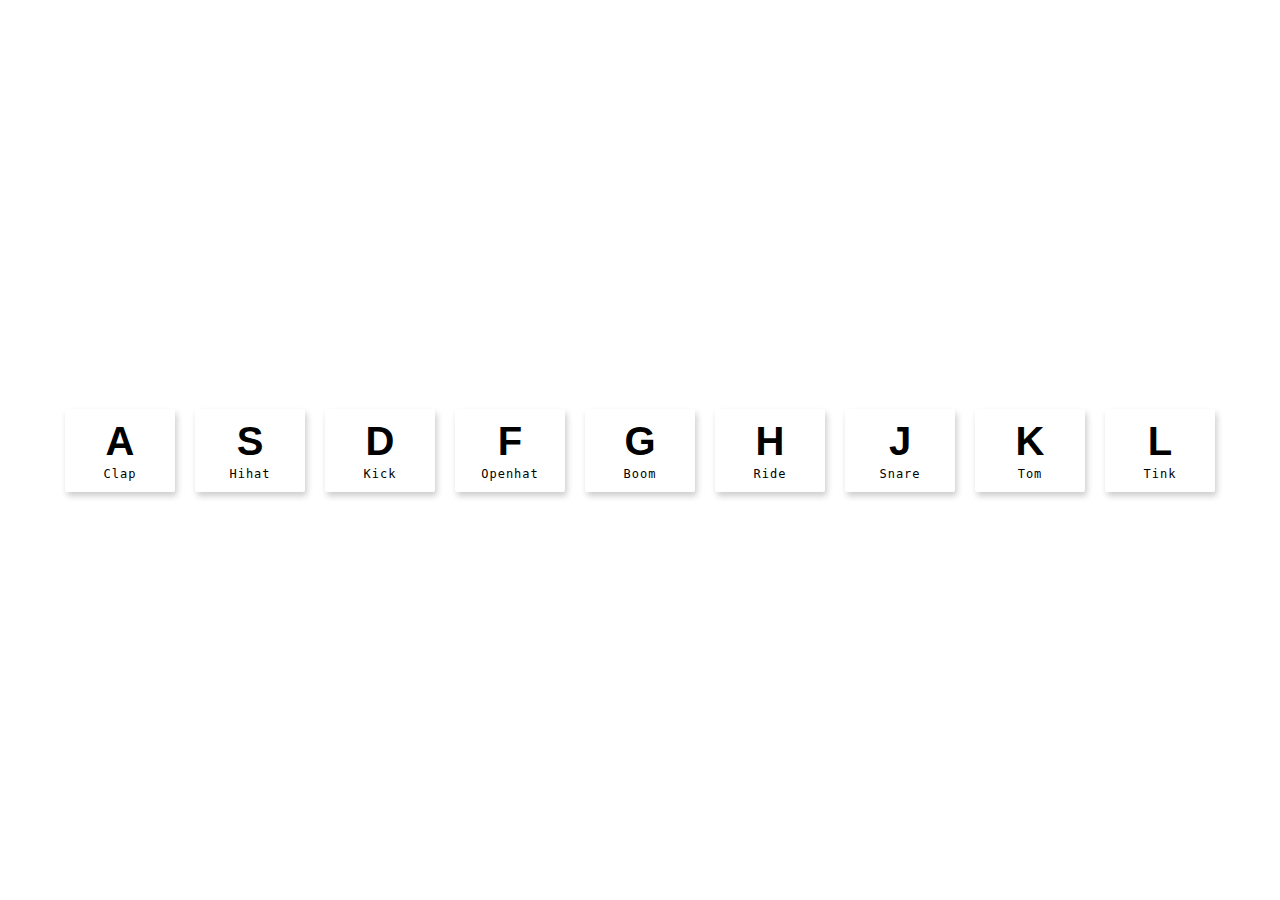
==== drumKit/index-START.html @ 478c76d9 "Initial Commit" ====
<!DOCTYPE html>
<html lang="en">
<head>
  <meta charset="UTF-8">
  <title>JS Drum Kit</title>
  <link rel="stylesheet" href="style.css">
</head>
<body>


  <div class="keys">
    <div data-key="65" class="key">
      <kbd>A</kbd>
      <span class="sound">clap</span>
    </div>
    <div data-key="83" class="key">
      <kbd>S</kbd>
      <span class="sound">hihat</span>
    </div>
    <div data-key="68" class="key">
      <kbd>D</kbd>
      <span class="sound">kick</span>
    </div>
    <div data-key="70" class="key">
      <kbd>F</kbd>
      <span class="sound">openhat</span>
    </div>
    <div data-key="71" class="key">
      <kbd>G</kbd>
      <span class="sound">boom</span>
    </div>
    <div data-key="72" class="key">
      <kbd>H</kbd>
      <span class="sound">ride</span>
    </div>
    <div data-key="74" class="key">
      <kbd>J</kbd>
      <span class="sound">snare</span>
    </div>
    <div data-key="75" class="key">
      <kbd>K</kbd>
      <span class="sound">tom</span>
    </div>
    <div data-key="76" class="key">
      <kbd>L</kbd>
      <span class="sound">tink</span>
    </div>
  </div>

  <audio data-key="65" src="sounds/clap.wav"></audio>
  <audio data-key="83" src="sounds/hihat.wav"></audio>
  <audio data-key="68" src="sounds/kick.wav"></audio>
  <audio data-key="70" src="sounds/openhat.wav"></audio>
  <audio data-key="71" src="sounds/boom.wav"></audio>
  <audio data-key="72" src="sounds/ride.wav"></audio>
  <audio data-key="74" src="sounds/snare.wav"></audio>
  <audio data-key="75" src="sounds/tom.wav"></audio>
  <audio data-key="76" src="sounds/tink.wav"></audio>

<script>

  function playSound(e) {
      const audio = document.querySelector(`audio[data-key="${e.keyCode}"]`);
      const key = document.querySelector(`.key[data-key="${e.keyCode}"]`); //selects div with class 'key' and grabs the data-key item
      if(!audio) return; //stops the audio from playing altogether
      
      audio.currentTime = 0; //rewinds to beginning of audio file
      audio.play(); //plays sound file
      key.classList.add('playing'); //adds CSS class to show its playing
  }

  function removeTransition(e) {
    if(e.propertyName !== 'transform') return; //only pays attention to transform property
    this.classList.remove('playing'); //removes playing class after the transform property has completed
  }

  const keys = document.querySelectorAll('.key');
  keys.forEach(key => key.addEventListener('transitionend', removeTransition));

  window.addEventListener('keydown', playSound); //listens for key press

</script>


</body>
</html>
---- drumKit/style.css ----
html {
  font-size: 10px;
  background-color: white;
}

body,html {
  margin: 0;
  padding: 0;
  font-family: monospace;
}

.keys {
  display: flex;
  flex: 1;
  min-height: 100vh;
  align-items: center;
  justify-content: center;
}

.key {
  box-shadow: 2px 4px 6px rgba(0,0,0,.2);
  border-radius: .2rem;
  margin: 1rem;
  font-size: 1.5rem;
  padding: 1rem .5rem;
  transition: all .1s ease;
  width: 10rem;
  text-align: center;
  color: #000;
}

.playing {
  transform: scale(1.1);
  border-color: #fff;
  box-shadow: 2px 4px 6px rgba(0,0,0,.5);
}

kbd {
  display: block;
  font-family: sans-serif;
  font-weight: bold;
  font-size: 4rem;
}

.sound {
  font-size: 1.2rem;
  text-transform: capitalize;
  letter-spacing: .1rem;
  color: #000;
}
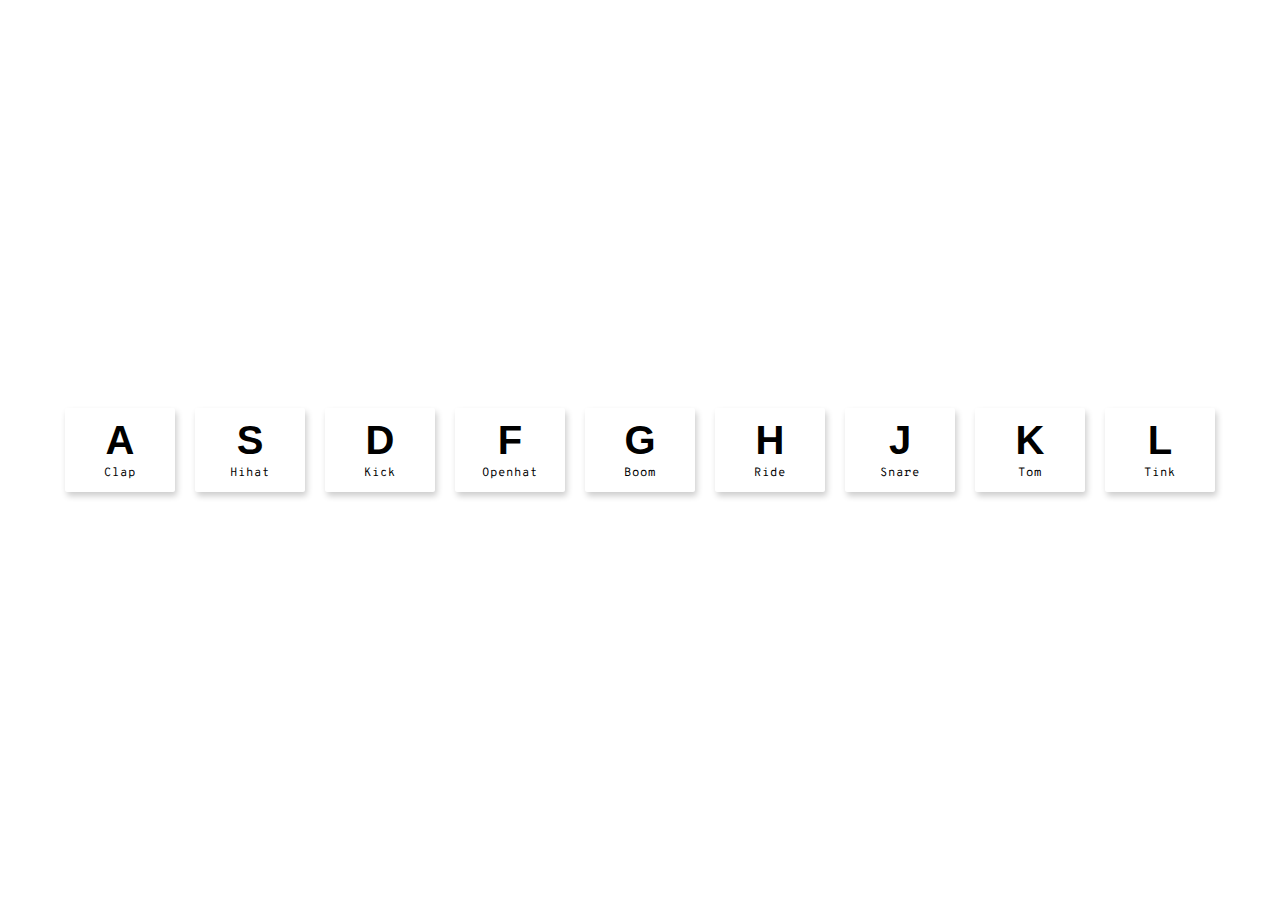
==== commit e6e3261d: "Array Practice Day 1" ====
--- a/drumKit/index-START.html
+++ b/drumKit/index-START.html
@@ -3,6 +3,7 @@
 <head>
   <meta charset="UTF-8">
   <title>JS Drum Kit</title>
+  <link href="https://fonts.googleapis.com/css?family=Overpass+Mono" rel="stylesheet">
   <link rel="stylesheet" href="style.css">
 </head>
 <body>
@@ -63,7 +64,7 @@
       const audio = document.querySelector(`audio[data-key="${e.keyCode}"]`);
       const key = document.querySelector(`.key[data-key="${e.keyCode}"]`); //selects div with class 'key' and grabs the data-key item
       if(!audio) return; //stops the audio from playing altogether
-      
+
       audio.currentTime = 0; //rewinds to beginning of audio file
       audio.play(); //plays sound file
       key.classList.add('playing'); //adds CSS class to show its playing
--- a/drumKit/style.css
+++ b/drumKit/style.css
@@ -6,7 +6,7 @@
 body,html {
   margin: 0;
   padding: 0;
-  font-family: monospace;
+  font-family: 'Overpass Mono', monospace;
 }
 
 .keys {
